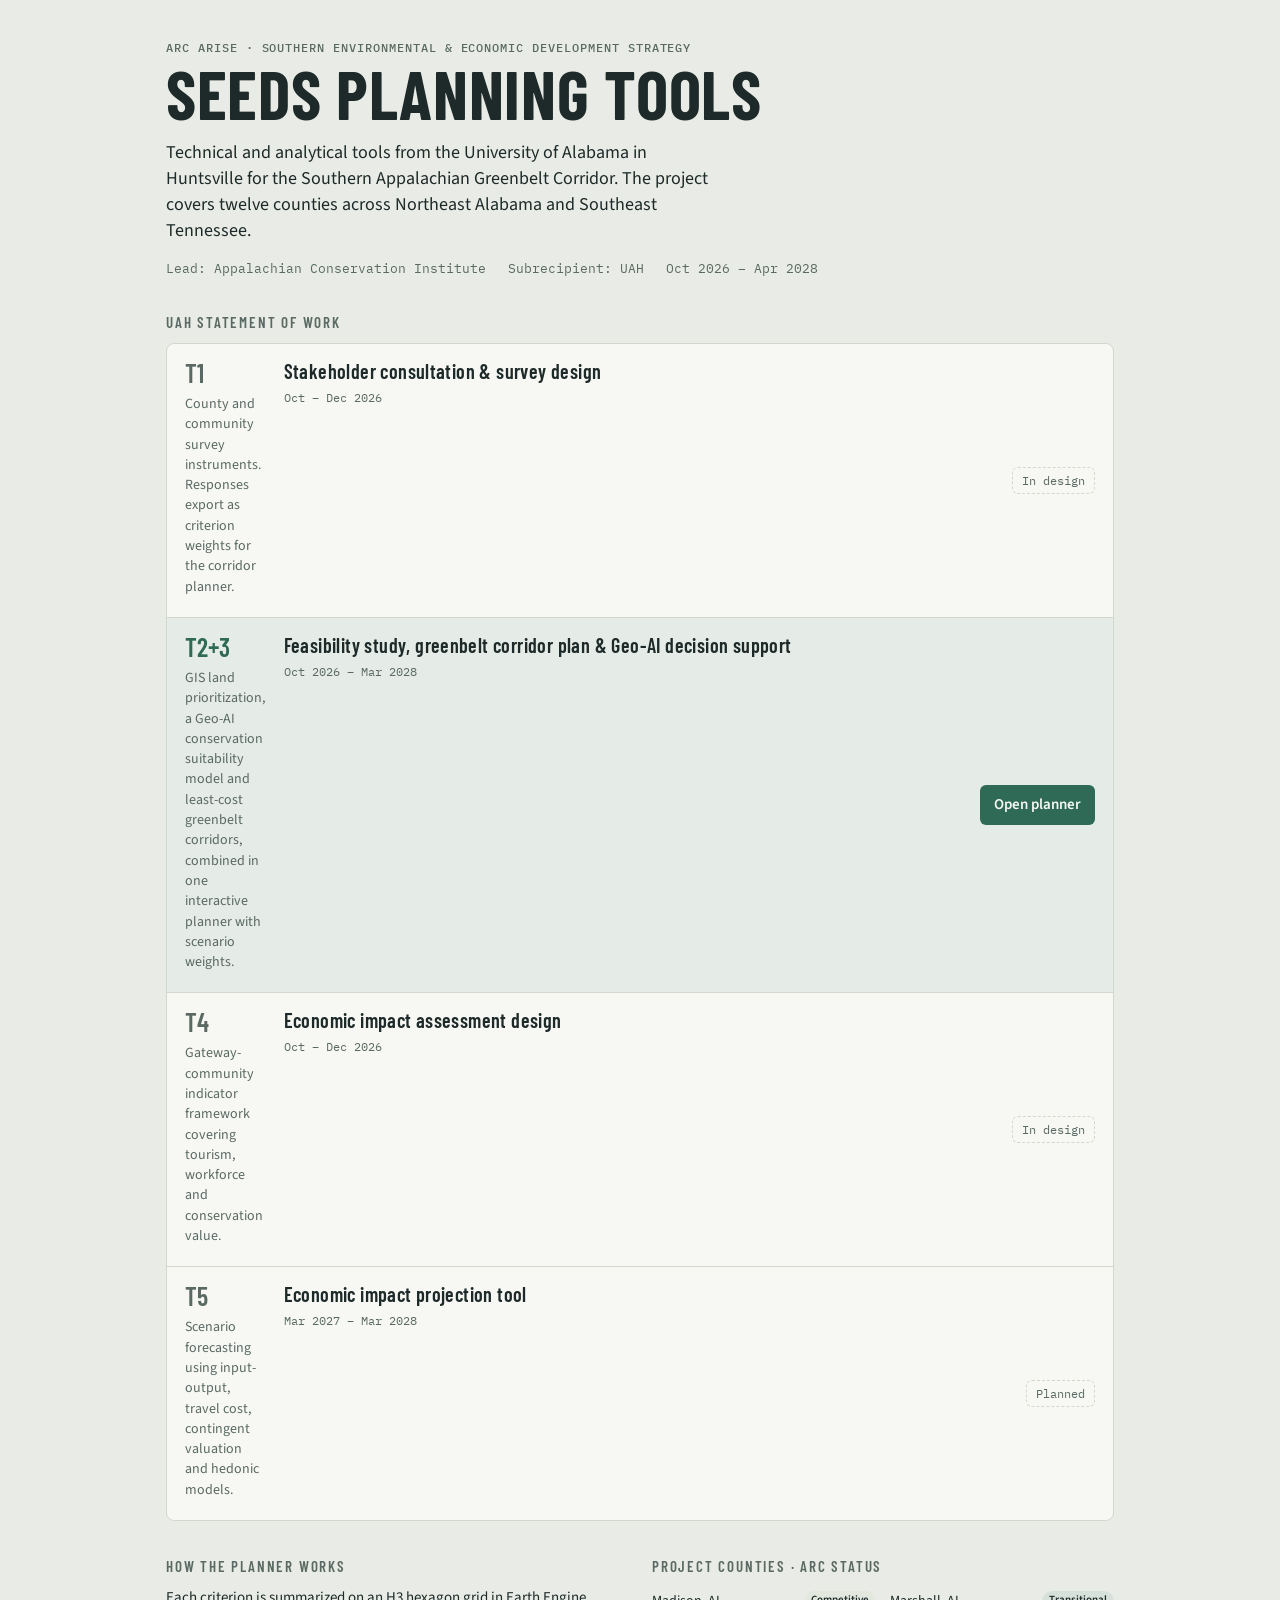
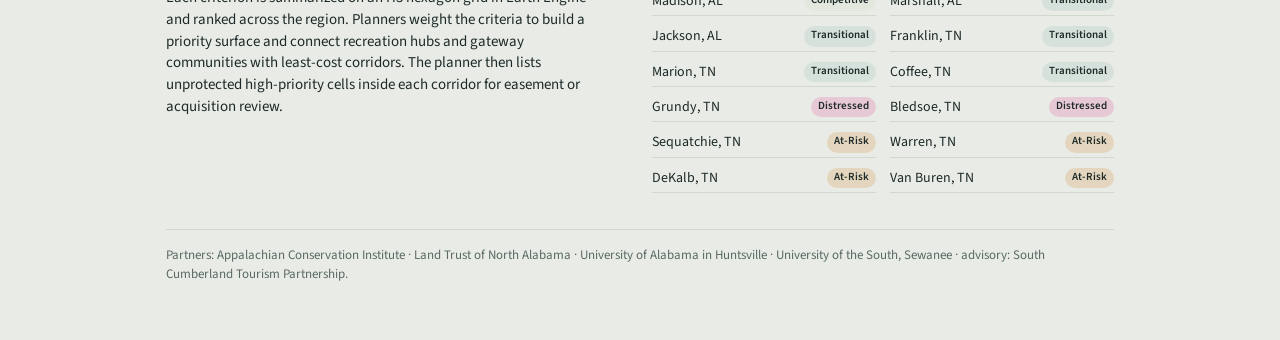
==== Task 2 Multi-County Feasibility Study and Greenbelt Corridor Planning/greenbelt_corridor_planner/docs/index.html @ 0cd9804b "Greenbelt corridor planner: fresh build with GEE data" ====
<!doctype html>
<html lang="en">
<head>
<meta charset="utf-8">
<meta name="viewport" content="width=device-width, initial-scale=1, viewport-fit=cover">
<title>SEEDS Planning Tools</title>
<meta name="description" content="UAH technical tools for the Southern Environmental & Economic Development Strategy (SEEDS), an ARC ARISE planning project across 12 counties in NE Alabama and SE Tennessee.">
<link rel="preconnect" href="https://fonts.googleapis.com">
<link rel="preconnect" href="https://fonts.gstatic.com" crossorigin>
<link rel="stylesheet" href="https://fonts.googleapis.com/css2?family=Barlow+Condensed:wght@500;600;700&family=IBM+Plex+Mono:wght@400;500&family=Source+Sans+3:wght@400;600&display=swap">
<link rel="stylesheet" href="assets/app.css">
<style>
  body { overflow-y: auto; }
  .wrap { max-width: 980px; margin: 0 auto; padding-inline: 16px; padding-block: 40px 56px; display: grid; gap: 36px; }
  .kicker { font: 500 12px var(--f-mono); letter-spacing: .08em; color: var(--muted); text-transform: uppercase; margin: 0; }
  h1 { font: 700 clamp(40px, 7vw, 68px)/.95 var(--f-display); text-transform: uppercase; letter-spacing: .01em; margin: 6px 0 14px; text-wrap: balance; }
  .lede { font-size: 18px; max-width: 62ch; margin: 0; }
  .meta { display: flex; flex-wrap: wrap; gap: 6px 22px; font: 13px var(--f-mono); color: var(--muted); margin-top: 16px; }
  h2 { font: 600 15px var(--f-display); letter-spacing: .12em; text-transform: uppercase; color: var(--muted); margin: 0 0 12px; }
  .tasks { display: grid; gap: 1px; background: var(--rule); border: 1px solid var(--rule); border-radius: 8px; overflow: hidden; }
  .task { background: var(--panel); padding: 16px 18px; display: grid; grid-template-columns: 5.5em 1fr auto; gap: 4px 16px; align-items: start; }
  .task .id { font: 600 26px/1 var(--f-display); color: var(--muted); }
  .task h3 { margin: 0; font: 600 20px/1.15 var(--f-display); letter-spacing: .02em; }
  .task p { margin: 4px 0 0; color: var(--muted); font-size: 14px; max-width: 64ch; }
  .task .when { font: 12px var(--f-mono); color: var(--muted); grid-column: 2; }
  .task .go { grid-row: 1 / span 3; grid-column: 3; align-self: center; }
  .task.live { background: color-mix(in srgb, var(--forest) 9%, var(--panel)); }
  .task.live .id { color: var(--forest); }
  .cta { display: inline-block; text-decoration: none; padding: 9px 14px; border-radius: 6px; font-weight: 600;
    background: var(--forest); color: var(--panel); white-space: nowrap; }
  .soon { font: 12px var(--f-mono); color: var(--muted); border: 1px dashed var(--rule); padding: 5px 9px; border-radius: 6px; white-space: nowrap; }
  .cols { display: grid; grid-template-columns: repeat(auto-fit, minmax(260px, 1fr)); gap: 24px; }
  .cols p { margin: 0; max-width: 62ch; }
  .ctys { display: grid; grid-template-columns: repeat(auto-fill, minmax(150px, 1fr)); gap: 6px 14px; font-size: 14px; margin: 0; padding: 0; list-style: none; }
  .ctys li { display: flex; justify-content: space-between; gap: 6px; border-bottom: 1px solid var(--rule); padding: 4px 0; }
  footer { font-size: 13px; color: var(--muted); border-top: 1px solid var(--rule); padding-top: 16px; }
  @media (max-width: 620px) {
    .task { grid-template-columns: 1fr; }
    .task .when, .task .go { grid-column: 1; grid-row: auto; justify-self: start; }
  }
</style>
</head>
<body>
<div class="wrap">
  <header>
    <p class="kicker">ARC ARISE · Southern Environmental &amp; Economic Development Strategy</p>
    <h1>SEEDS Planning Tools</h1>
    <p class="lede">Technical and analytical tools from the University of Alabama in Huntsville for the Southern Appalachian Greenbelt Corridor. The project covers twelve counties across Northeast Alabama and Southeast Tennessee.</p>
    <div class="meta"><span>Lead: Appalachian Conservation Institute</span><span>Subrecipient: UAH</span><span>Oct 2026 – Apr 2028</span></div>
  </header>

  <section>
    <h2>UAH statement of work</h2>
    <div class="tasks">
      <div class="task">
        <span class="id">T1</span><h3>Stakeholder consultation &amp; survey design</h3>
        <p>County and community survey instruments. Responses export as criterion weights for the corridor planner.</p>
        <span class="when">Oct – Dec 2026</span><span class="go"><span class="soon">In design</span></span>
      </div>
      <div class="task live">
        <span class="id">T2+3</span><h3>Feasibility study, greenbelt corridor plan &amp; Geo-AI decision support</h3>
        <p>GIS land prioritization, a Geo-AI conservation suitability model and least-cost greenbelt corridors, combined in one interactive planner with scenario weights.</p>
        <span class="when">Oct 2026 – Mar 2028</span><span class="go"><a class="cta" href="tool/">Open planner</a></span>
      </div>
      <div class="task">
        <span class="id">T4</span><h3>Economic impact assessment design</h3>
        <p>Gateway-community indicator framework covering tourism, workforce and conservation value.</p>
        <span class="when">Oct – Dec 2026</span><span class="go"><span class="soon">In design</span></span>
      </div>
      <div class="task">
        <span class="id">T5</span><h3>Economic impact projection tool</h3>
        <p>Scenario forecasting using input-output, travel cost, contingent valuation and hedonic models.</p>
        <span class="when">Mar 2027 – Mar 2028</span><span class="go"><span class="soon">Planned</span></span>
      </div>
    </div>
  </section>

  <section class="cols">
    <div>
      <h2>How the planner works</h2>
      <p>Each criterion is summarized on an H3 hexagon grid in Earth Engine and ranked across the region. Planners weight the criteria to build a priority surface and connect recreation hubs and gateway communities with least-cost corridors. The planner then lists unprotected high-priority cells inside each corridor for easement or acquisition review.</p>
    </div>
    <div>
      <h2>Project counties · ARC status</h2>
      <ul class="ctys">
        <li>Madison, AL<span class="pill Competitive">Competitive</span></li>
        <li>Marshall, AL<span class="pill Transitional">Transitional</span></li>
        <li>Jackson, AL<span class="pill Transitional">Transitional</span></li>
        <li>Franklin, TN<span class="pill Transitional">Transitional</span></li>
        <li>Marion, TN<span class="pill Transitional">Transitional</span></li>
        <li>Coffee, TN<span class="pill Transitional">Transitional</span></li>
        <li>Grundy, TN<span class="pill Distressed">Distressed</span></li>
        <li>Bledsoe, TN<span class="pill Distressed">Distressed</span></li>
        <li>Sequatchie, TN<span class="pill At-Risk">At-Risk</span></li>
        <li>Warren, TN<span class="pill At-Risk">At-Risk</span></li>
        <li>DeKalb, TN<span class="pill At-Risk">At-Risk</span></li>
        <li>Van Buren, TN<span class="pill At-Risk">At-Risk</span></li>
      </ul>
    </div>
  </section>

  <footer>Partners: Appalachian Conservation Institute · Land Trust of North Alabama · University of Alabama in Huntsville · University of the South, Sewanee · advisory: South Cumberland Tourism Partnership.</footer>
</div>
</body>
</html>
---- Task 2 Multi-County Feasibility Study and Greenbelt Corridor Planning/greenbelt_corridor_planner/docs/assets/app.css ----
/* Layout: one-screen planner — control panel (tabs) beside a full-bleed map; stacks map-over-panel on phones.
   Look: park-signage condensed caps over a cool lichen-grey ground; magenta = proposed corridor (planning-map convention). */
:root {
  --bg: #e9ece6;
  --panel: #f7f8f4;
  --ink: #1d2a29;
  --muted: #5a6964;
  --rule: #d2d8cd;
  --forest: #2e6a56;
  --ochre: #a86b12;
  --accent: #b0246a;
  --chip: #e3e8df;
  --shadow: 0 1px 2px rgb(20 30 28 / .08), 0 6px 18px rgb(20 30 28 / .08);
  --f-display: "Barlow Condensed", "Arial Narrow", "Roboto Condensed", sans-serif;
  --f-body: "Source Sans 3", "Segoe UI", system-ui, sans-serif;
  --f-mono: "IBM Plex Mono", ui-monospace, "SFMono-Regular", Menlo, monospace;
}
@media (prefers-color-scheme: dark) {
  :root:not([data-theme="light"]) {
    --bg: #111715; --panel: #18201d; --ink: #e3e9e2; --muted: #9aa8a1; --rule: #2b3632;
    --forest: #70b79a; --ochre: #e0a54a; --accent: #ea5aa1; --chip: #222c29;
    --shadow: 0 1px 2px rgb(0 0 0 / .4), 0 6px 18px rgb(0 0 0 / .35); color-scheme: dark;
  }
}
:root[data-theme="dark"] {
  --bg: #111715; --panel: #18201d; --ink: #e3e9e2; --muted: #9aa8a1; --rule: #2b3632;
  --forest: #70b79a; --ochre: #e0a54a; --accent: #ea5aa1; --chip: #222c29;
  --shadow: 0 1px 2px rgb(0 0 0 / .4), 0 6px 18px rgb(0 0 0 / .35); color-scheme: dark;
}

html, body { height: 100%; }
body { background: var(--bg); color: var(--ink); font: 15px/1.45 var(--f-body); margin: 0; }
* { box-sizing: border-box; }
[hidden] { display: none !important; }
button, input, select { font: inherit; color: inherit; }
:focus-visible { outline: 2px solid var(--accent); outline-offset: 2px; }

.app { height: 100%; display: grid; grid-template-rows: auto auto 1fr; }
.bar {
  display: flex; align-items: center; gap: 16px; flex-wrap: wrap;
  padding: 10px 16px; border-bottom: 1px solid var(--rule); background: var(--panel);
}
.brand { display: flex; align-items: baseline; gap: 10px; min-width: 0; }
.brand b { font: 700 22px/1 var(--f-display); letter-spacing: .02em; text-transform: uppercase; }
.brand span { font: 500 12px var(--f-mono); color: var(--muted); letter-spacing: .04em; }
.bar nav { margin-left: auto; display: flex; gap: 14px; font-size: 14px; }
.bar nav a { color: var(--muted); text-decoration: none; }
.bar nav a:hover { color: var(--ink); text-decoration: underline; }
.banner {
  padding: 8px 16px; font-size: 13px; background: color-mix(in srgb, var(--ochre) 16%, var(--panel));
  border-bottom: 1px solid var(--rule);
}
.banner code { font-family: var(--f-mono); font-size: 12px; }

.shell { display: grid; grid-template-columns: minmax(320px, 380px) 1fr; min-height: 0; }
.panel { background: var(--panel); border-right: 1px solid var(--rule); overflow-y: auto; min-width: 0; }
.mapwrap { position: relative; min-height: 0; }
#map { position: absolute; inset: 0; background: var(--bg); }
@media (max-width: 820px) {
  .app { height: auto; }
  .shell { grid-template-columns: 1fr; }
  .mapwrap { height: 62vh; order: -1; }
  .panel { border-right: 0; border-top: 1px solid var(--rule); overflow: visible; }
}

/* tabs */
.tabs { display: flex; position: sticky; top: 0; z-index: 2; background: var(--panel); border-bottom: 1px solid var(--rule); }
.tabs button {
  flex: 1; border: 0; background: none; padding: 11px 4px 9px; cursor: pointer;
  font: 600 14px var(--f-display); letter-spacing: .08em; text-transform: uppercase; color: var(--muted);
  border-bottom: 3px solid transparent;
}
.tabs button[aria-selected="true"] { color: var(--ink); border-bottom-color: var(--forest); }
.tabpane { padding: 14px 16px 24px; display: grid; gap: 18px; }

.sec { display: grid; gap: 8px; }
.sec > h3, .grp > h4 {
  margin: 0; font: 600 13px var(--f-display); letter-spacing: .1em; text-transform: uppercase; color: var(--muted);
}
.grp { display: grid; gap: 6px; }
.grp > h4 { font-size: 12px; color: var(--forest); }
.row { display: flex; gap: 8px; align-items: center; flex-wrap: wrap; }
.row > * { min-width: 0; }
.hint { font-size: 13px; color: var(--muted); margin: 0; }
select, .btn, input[type="number"] {
  border: 1px solid var(--rule); background: var(--panel); border-radius: 6px; padding: 6px 9px; font-size: 14px;
}
select { flex: 1; }
.btn { cursor: pointer; background: var(--chip); }
.btn:hover { border-color: var(--muted); }
.btn.primary { background: var(--forest); color: var(--panel); border-color: var(--forest); }
.seg { display: flex; border: 1px solid var(--rule); border-radius: 6px; overflow: hidden; }
.seg button { flex: 1; border: 0; padding: 7px 8px; background: none; cursor: pointer; font-size: 14px; }
.seg button[aria-pressed="true"] { background: var(--ink); color: var(--panel); }

/* weight sliders */
.wt { display: grid; grid-template-columns: 1fr auto; gap: 2px 8px; align-items: center; }
.wt label { font-size: 14px; display: flex; gap: 6px; align-items: center; min-width: 0; }
.wt label .eye {
  border: 0; background: none; padding: 0 2px; cursor: pointer; color: var(--muted); font-size: 12px;
  font-family: var(--f-mono);
}
.wt label .eye[aria-pressed="true"] { color: var(--accent); }
.wt output { font: 500 13px var(--f-mono); font-variant-numeric: tabular-nums; min-width: 3.5ch; text-align: right; }
.wt output.neg { color: var(--ochre); }
.wt output.pos { color: var(--forest); }
.wt output.zero { color: var(--muted); }
.wt input[type="range"] { grid-column: 1 / -1; width: 100%; accent-color: var(--forest); margin: 0; }
.wt.is-neg input[type="range"] { accent-color: var(--ochre); }

.chk { display: flex; gap: 8px; align-items: center; font-size: 14px; }
.hubs { display: grid; grid-template-columns: 1fr 1fr; gap: 2px 10px; max-height: 220px; overflow-y: auto;
  border: 1px solid var(--rule); border-radius: 6px; padding: 8px; }
.hubs .chk { font-size: 13px; }
.hubs h5 { grid-column: 1 / -1; margin: 4px 0 2px; font: 600 12px var(--f-display); letter-spacing: .1em;
  text-transform: uppercase; color: var(--muted); display: flex; gap: 8px; align-items: center; }
.hubs h5 button { border: 0; background: none; color: var(--forest); cursor: pointer; font-size: 12px; padding: 0; }
.param { display: grid; grid-template-columns: 1fr auto; gap: 0 8px; font-size: 14px; }
.param input { grid-column: 1 / -1; width: 100%; accent-color: var(--accent); margin: 0; }
.param output { font: 500 13px var(--f-mono); }

/* stats + tables */
.stats { display: grid; grid-template-columns: repeat(2, minmax(0, 1fr)); gap: 1px; background: var(--rule);
  border: 1px solid var(--rule); border-radius: 6px; overflow: hidden; }
.stat { background: var(--panel); padding: 8px 10px; }
.stat b { display: block; font: 600 22px/1.1 var(--f-display); font-variant-numeric: tabular-nums; }
.stat span { font-size: 12px; color: var(--muted); }
.tbl { overflow-x: auto; }
table { width: 100%; border-collapse: collapse; font-size: 13px; }
th { text-align: left; font: 600 11px var(--f-display); letter-spacing: .1em; text-transform: uppercase;
  color: var(--muted); padding: 4px 6px; border-bottom: 1px solid var(--rule); }
td { padding: 5px 6px; border-bottom: 1px solid var(--rule); font-variant-numeric: tabular-nums; }
td.n { text-align: right; font-family: var(--f-mono); font-size: 12px; }
th.n { text-align: right; }
.pill { display: inline-block; padding: 1px 7px; border-radius: 99px; font-size: 11px; font-weight: 600;
  background: var(--chip); white-space: nowrap; }
.pill.Distressed { background: color-mix(in srgb, var(--accent) 22%, var(--panel)); }
.pill.At-Risk { background: color-mix(in srgb, var(--ochre) 24%, var(--panel)); }
.pill.Transitional { background: color-mix(in srgb, var(--forest) 16%, var(--panel)); }
.bars { display: grid; gap: 4px; }
.barrow { display: grid; grid-template-columns: 9.5em 1fr 3.2em; gap: 8px; align-items: center; font-size: 13px; }
.barrow i { height: 8px; background: var(--forest); border-radius: 2px; display: block; }
.barrow .n { font: 12px var(--f-mono); text-align: right; }
.method { font-size: 14px; display: grid; gap: 8px; }
.method p { margin: 0; max-width: 62ch; }
.method code { font-family: var(--f-mono); font-size: 12px; }

/* map overlays */
.legend {
  position: absolute; z-index: 500; left: 12px; bottom: 22px; background: var(--panel); color: var(--ink);
  border: 1px solid var(--rule); border-radius: 8px; padding: 8px 10px; box-shadow: var(--shadow);
  font-size: 12px; display: grid; gap: 6px; width: 230px; max-width: calc(100% - 24px);
}
.legend .ttl { font: 600 13px var(--f-display); letter-spacing: .06em; text-transform: uppercase; }
.legend .ramp { height: 10px; border-radius: 2px; }
.legend .ticks { display: flex; justify-content: space-between; font: 11px var(--f-mono); color: var(--muted); }
.legend .keys { display: flex; flex-wrap: wrap; gap: 4px 12px; }
.legend .keys span { display: inline-flex; gap: 5px; align-items: center; }
.sw { width: 14px; height: 0; border-top: 3px solid var(--accent); display: inline-block; }
.dot { width: 10px; height: 10px; border-radius: 50%; display: inline-block; border: 2px solid #1d2a29; }
.dot.park { background: #2e6a56; }
.dot.gate { background: #fff; }
.mapctl {
  position: absolute; z-index: 500; right: 12px; top: 12px; background: var(--panel); border: 1px solid var(--rule);
  border-radius: 8px; padding: 6px; box-shadow: var(--shadow); display: grid; gap: 6px; font-size: 13px;
}
.mapctl select { font-size: 13px; padding: 4px 6px; max-width: 260px; }
.mapctl .hint { font-size: 12px; max-width: 260px; }
.status {
  position: absolute; z-index: 500; left: 50%; transform: translateX(-50%); top: 12px; background: var(--ink);
  color: var(--panel); padding: 5px 12px; border-radius: 99px; font-size: 13px; box-shadow: var(--shadow);
}
.leaflet-container { font-family: var(--f-body); }
.leaflet-tooltip.cell-tip { background: var(--panel); color: var(--ink); border: 1px solid var(--rule);
  box-shadow: var(--shadow); padding: 8px 10px; border-radius: 6px; font-size: 12px; }
.cell-tip b { font: 600 15px var(--f-display); letter-spacing: .03em; }
.cell-tip .k { color: var(--muted); }
.cell-tip table { font-size: 12px; margin-top: 4px; }
.cell-tip td { padding: 1px 4px; border: 0; }
@media (prefers-reduced-motion: reduce) { * { transition: none !important; } }
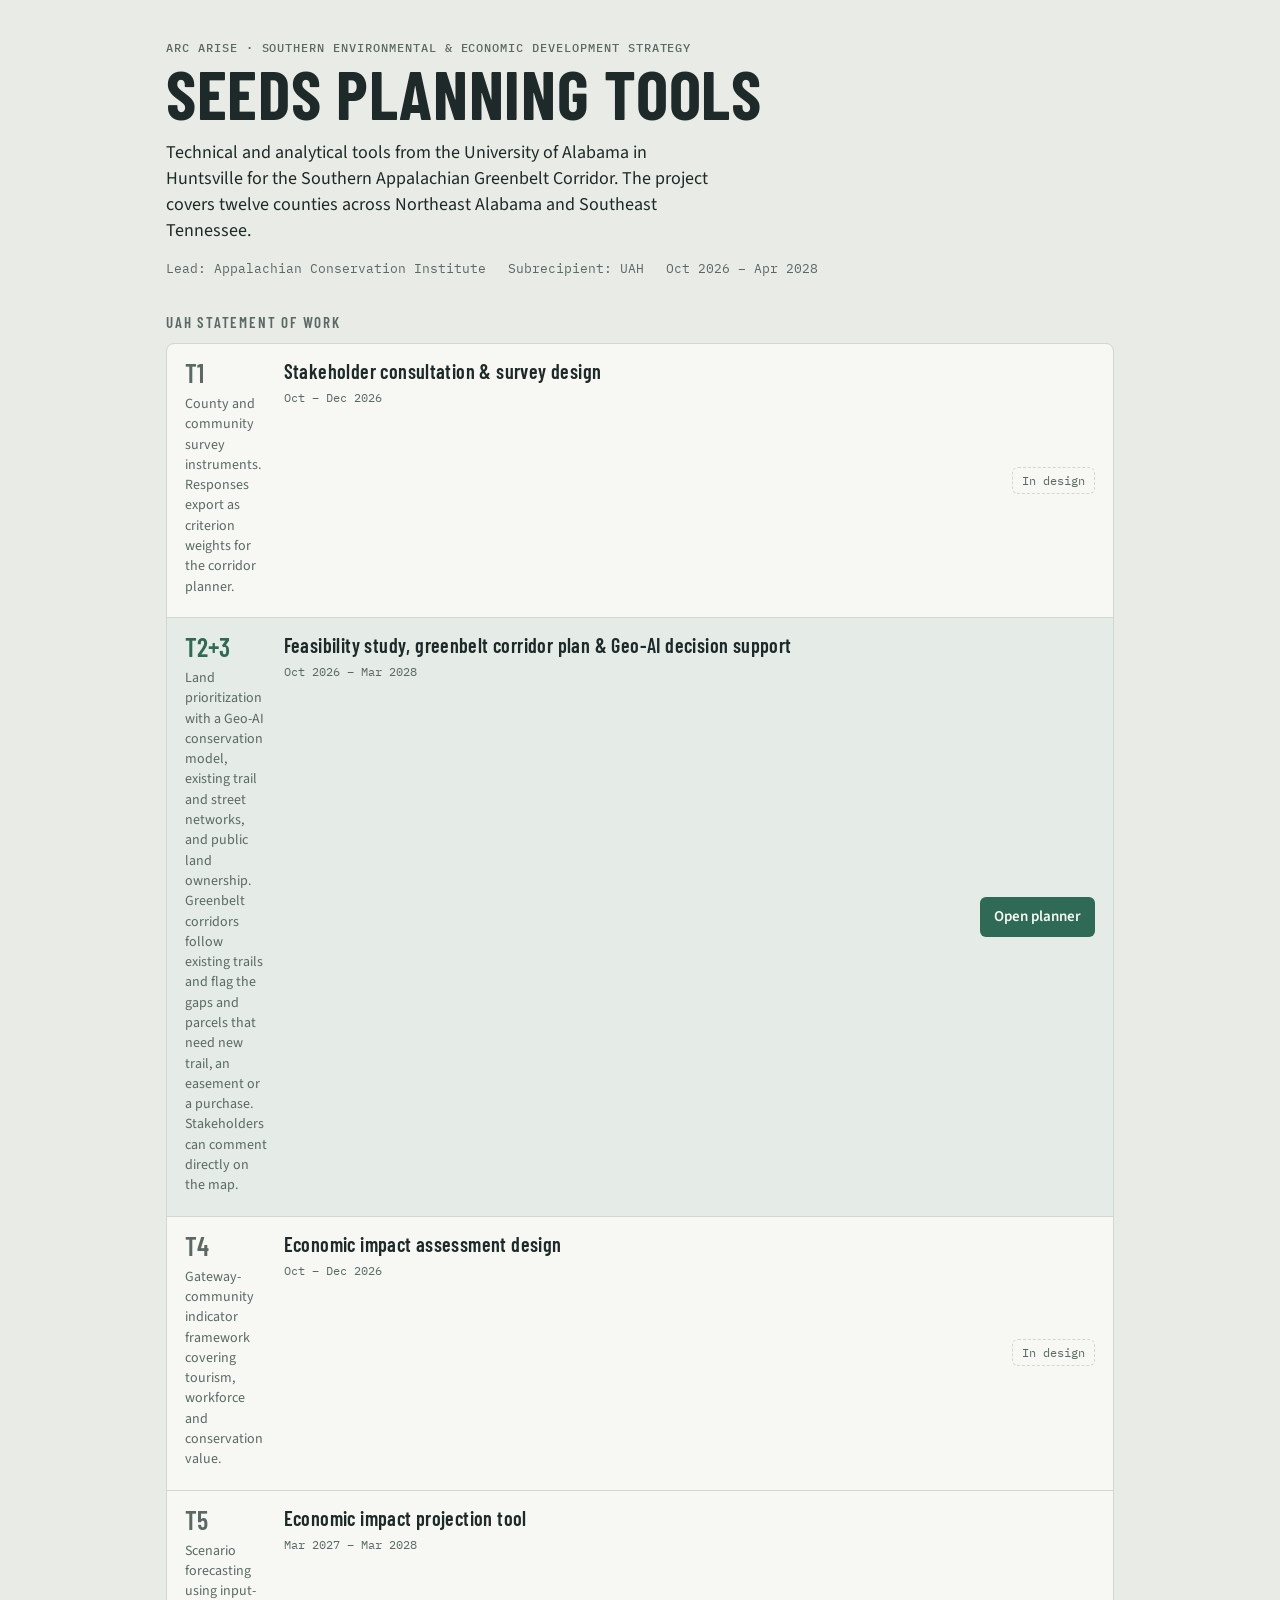
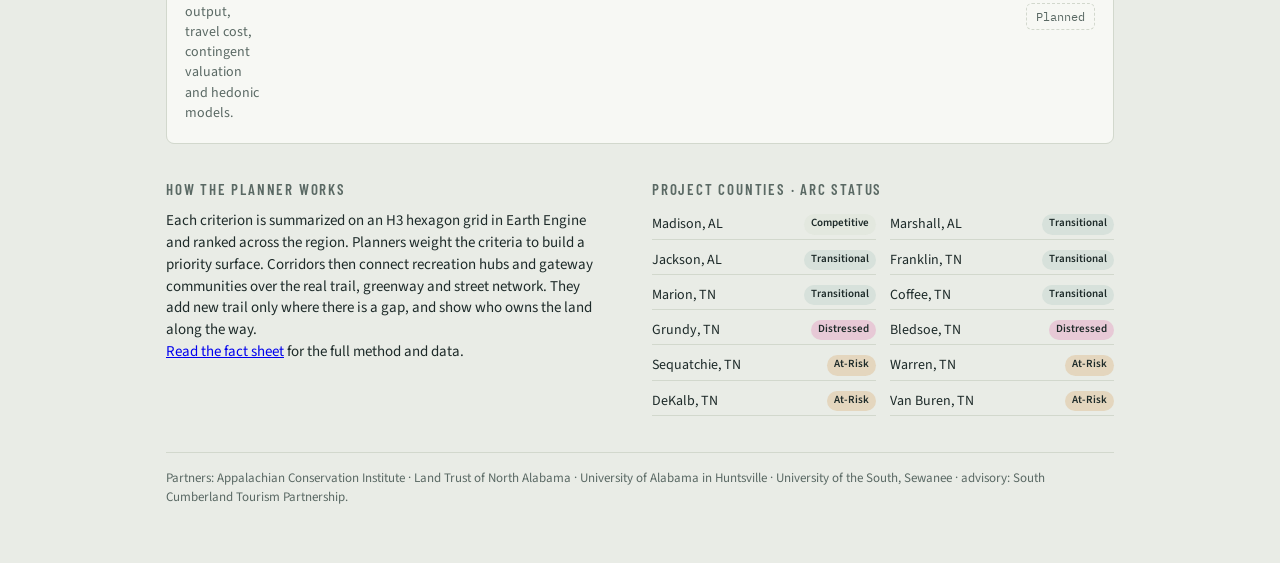
==== commit cd62c1aa: "v2 with trail and road networks, fixed panel sizes" ====
--- a/Task 2 Multi-County Feasibility Study and Greenbelt Corridor Planning/greenbelt_corridor_planner/docs/index.html
+++ b/Task 2 Multi-County Feasibility Study and Greenbelt Corridor Planning/greenbelt_corridor_planner/docs/index.html
@@ -26,6 +26,7 @@
   .task .go { grid-row: 1 / span 3; grid-column: 3; align-self: center; }
   .task.live { background: color-mix(in srgb, var(--forest) 9%, var(--panel)); }
   .task.live .id { color: var(--forest); }
+  .task .shot { grid-column: 1 / -1; width: 100%; border: 1px solid var(--rule); border-radius: 6px; margin-top: 10px; }
   .cta { display: inline-block; text-decoration: none; padding: 9px 14px; border-radius: 6px; font-weight: 600;
     background: var(--forest); color: var(--panel); white-space: nowrap; }
   .soon { font: 12px var(--f-mono); color: var(--muted); border: 1px dashed var(--rule); padding: 5px 9px; border-radius: 6px; white-space: nowrap; }
@@ -59,8 +60,9 @@
       </div>
       <div class="task live">
         <span class="id">T2+3</span><h3>Feasibility study, greenbelt corridor plan &amp; Geo-AI decision support</h3>
-        <p>GIS land prioritization, a Geo-AI conservation suitability model and least-cost greenbelt corridors, combined in one interactive planner with scenario weights.</p>
+        <p>Land prioritization with a Geo-AI conservation model, existing trail and street networks, and public land ownership. Greenbelt corridors follow existing trails and flag the gaps and parcels that need new trail, an easement or a purchase. Stakeholders can comment directly on the map.</p>
         <span class="when">Oct 2026 – Mar 2028</span><span class="go"><a class="cta" href="tool/">Open planner</a></span>
+        <img class="shot" src="assets/greenbelt_corridor_planner.png" alt="Greenbelt Corridor Planner showing priority hexagons and trail-following corridors" onerror="this.remove()">
       </div>
       <div class="task">
         <span class="id">T4</span><h3>Economic impact assessment design</h3>
@@ -78,7 +80,8 @@
   <section class="cols">
     <div>
       <h2>How the planner works</h2>
-      <p>Each criterion is summarized on an H3 hexagon grid in Earth Engine and ranked across the region. Planners weight the criteria to build a priority surface and connect recreation hubs and gateway communities with least-cost corridors. The planner then lists unprotected high-priority cells inside each corridor for easement or acquisition review.</p>
+      <p>Each criterion is summarized on an H3 hexagon grid in Earth Engine and ranked across the region. Planners weight the criteria to build a priority surface. Corridors then connect recreation hubs and gateway communities over the real trail, greenway and street network. They add new trail only where there is a gap, and show who owns the land along the way.</p>
+      <p><a href="https://github.com/MayerT1/ARC_ARISE_SEEDS/blob/main/Task%202%20Multi-County%20Feasibility%20Study%20and%20Greenbelt%20Corridor%20Planning/greenbelt_corridor_planner/FACT_SHEET.md">Read the fact sheet</a> for the full method and data.</p>
     </div>
     <div>
       <h2>Project counties · ARC status</h2>
--- a/Task 2 Multi-County Feasibility Study and Greenbelt Corridor Planning/greenbelt_corridor_planner/docs/assets/app.css
+++ b/Task 2 Multi-County Feasibility Study and Greenbelt Corridor Planning/greenbelt_corridor_planner/docs/assets/app.css
@@ -10,6 +10,11 @@
   --ochre: #a86b12;
   --accent: #b0246a;
   --chip: #e3e8df;
+  --greenway: #13798a;
+  --trail: #7b4a1c;
+  --street: #6f7a76;
+  --land: #3d6fb0;
+  --casing: #ffffff;
   --shadow: 0 1px 2px rgb(20 30 28 / .08), 0 6px 18px rgb(20 30 28 / .08);
   --f-display: "Barlow Condensed", "Arial Narrow", "Roboto Condensed", sans-serif;
   --f-body: "Source Sans 3", "Segoe UI", system-ui, sans-serif;
@@ -18,13 +23,13 @@
 @media (prefers-color-scheme: dark) {
   :root:not([data-theme="light"]) {
     --bg: #111715; --panel: #18201d; --ink: #e3e9e2; --muted: #9aa8a1; --rule: #2b3632;
-    --forest: #70b79a; --ochre: #e0a54a; --accent: #ea5aa1; --chip: #222c29;
+    --forest: #70b79a; --ochre: #e0a54a; --accent: #ea5aa1; --chip: #222c29; --greenway: #4fc3d4; --trail: #d39a5c; --street: #9aa8a1; --land: #7ea9e6; --casing: #0d1211;
     --shadow: 0 1px 2px rgb(0 0 0 / .4), 0 6px 18px rgb(0 0 0 / .35); color-scheme: dark;
   }
 }
 :root[data-theme="dark"] {
   --bg: #111715; --panel: #18201d; --ink: #e3e9e2; --muted: #9aa8a1; --rule: #2b3632;
-  --forest: #70b79a; --ochre: #e0a54a; --accent: #ea5aa1; --chip: #222c29;
+  --forest: #70b79a; --ochre: #e0a54a; --accent: #ea5aa1; --chip: #222c29; --greenway: #4fc3d4; --trail: #d39a5c; --street: #9aa8a1; --land: #7ea9e6; --casing: #0d1211;
   --shadow: 0 1px 2px rgb(0 0 0 / .4), 0 6px 18px rgb(0 0 0 / .35); color-scheme: dark;
 }
 
@@ -35,7 +40,7 @@
 button, input, select { font: inherit; color: inherit; }
 :focus-visible { outline: 2px solid var(--accent); outline-offset: 2px; }
 
-.app { height: 100%; display: grid; grid-template-rows: auto auto 1fr; }
+.app { height: 100vh; height: 100dvh; display: grid; grid-template-rows: auto auto minmax(0, 1fr); overflow: hidden; }
 .bar {
   display: flex; align-items: center; gap: 16px; flex-wrap: wrap;
   padding: 10px 16px; border-bottom: 1px solid var(--rule); background: var(--panel);
@@ -43,7 +48,7 @@
 .brand { display: flex; align-items: baseline; gap: 10px; min-width: 0; }
 .brand b { font: 700 22px/1 var(--f-display); letter-spacing: .02em; text-transform: uppercase; }
 .brand span { font: 500 12px var(--f-mono); color: var(--muted); letter-spacing: .04em; }
-.bar nav { margin-left: auto; display: flex; gap: 14px; font-size: 14px; }
+.bar nav { margin-left: auto; display: flex; gap: 14px; font-size: 14px; align-items: center; flex-wrap: wrap; }
 .bar nav a { color: var(--muted); text-decoration: none; }
 .bar nav a:hover { color: var(--ink); text-decoration: underline; }
 .banner {
@@ -52,15 +57,18 @@
 }
 .banner code { font-family: var(--f-mono); font-size: 12px; }
 
-.shell { display: grid; grid-template-columns: minmax(320px, 380px) 1fr; min-height: 0; }
-.panel { background: var(--panel); border-right: 1px solid var(--rule); overflow-y: auto; min-width: 0; }
-.mapwrap { position: relative; min-height: 0; }
+.shell { display: grid; grid-template-columns: clamp(300px, 30vw, 400px) minmax(0, 1fr); grid-template-rows: minmax(0, 1fr); min-height: 0; overflow: hidden; }
+.panel { background: var(--panel); border-right: 1px solid var(--rule); overflow-y: auto; overflow-x: hidden; min-width: 0; min-height: 0; overflow-wrap: anywhere; scrollbar-gutter: stable; }
+.mapwrap { position: relative; min-height: 0; min-width: 0; }
 #map { position: absolute; inset: 0; background: var(--bg); }
-@media (max-width: 820px) {
-  .app { height: auto; }
-  .shell { grid-template-columns: 1fr; }
-  .mapwrap { height: 62vh; order: -1; }
-  .panel { border-right: 0; border-top: 1px solid var(--rule); overflow: visible; }
+/* narrow screens: map pinned on top at a fixed height, panel scrolls underneath */
+@media (max-width: 700px) {
+  .shell { grid-template-columns: minmax(0, 1fr); grid-template-rows: 48vh minmax(0, 1fr); }
+  .mapwrap { order: -1; }
+  .panel { border-right: 0; border-top: 1px solid var(--rule); }
+  .bar nav a#nav-factsheet, .bar .brand span { display: none; }
+  .legend { width: 190px; bottom: 26px; padding: 6px 8px; }
+  .legend .keys { display: none; }
 }
 
 /* tabs */
@@ -147,9 +155,9 @@
 
 /* map overlays */
 .legend {
-  position: absolute; z-index: 500; left: 12px; bottom: 22px; background: var(--panel); color: var(--ink);
+  position: absolute; z-index: 500; left: 12px; bottom: 22px; width: 270px; background: var(--panel); color: var(--ink);
   border: 1px solid var(--rule); border-radius: 8px; padding: 8px 10px; box-shadow: var(--shadow);
-  font-size: 12px; display: grid; gap: 6px; width: 230px; max-width: calc(100% - 24px);
+  font-size: 12px; display: grid; gap: 6px; max-width: calc(100% - 24px);
 }
 .legend .ttl { font: 600 13px var(--f-display); letter-spacing: .06em; text-transform: uppercase; }
 .legend .ramp { height: 10px; border-radius: 2px; }
@@ -157,6 +165,32 @@
 .legend .keys { display: flex; flex-wrap: wrap; gap: 4px 12px; }
 .legend .keys span { display: inline-flex; gap: 5px; align-items: center; }
 .sw { width: 14px; height: 0; border-top: 3px solid var(--accent); display: inline-block; }
+.ln { width: 18px; height: 0; display: inline-block; border-top: 4px solid var(--accent); }
+.ln-walk { border-top-style: dotted; }
+.ln-new { border-top-style: dashed; }
+.ln-gw { border-top: 3px solid var(--greenway); }
+.ln-tr { border-top: 2px dashed var(--trail); }
+.sq { width: 12px; height: 10px; display: inline-block; background: color-mix(in srgb, var(--land) 25%, transparent); border: 1px solid var(--land); }
+.mix { display: flex; height: 10px; border-radius: 3px; overflow: hidden; background: var(--chip); }
+.mix i { display: block; min-width: 2px; }
+.mix .m-trail { background: var(--accent); }
+.mix .m-walk { background: color-mix(in srgb, var(--accent) 45%, var(--panel)); }
+.mix .m-new { background: repeating-linear-gradient(90deg, var(--accent) 0 6px, var(--panel) 6px 10px); }
+.k { color: var(--muted); font-weight: 400; font-size: 12px; text-transform: none; letter-spacing: 0; }
+.layers { display: grid; gap: 3px; padding: 4px 2px; border-top: 1px solid var(--rule); border-bottom: 1px solid var(--rule); }
+.layers .chk { font-size: 13px; }
+.mapctl-toggle { justify-self: end; font-size: 12px; padding: 3px 9px; }
+.mapctl-body { display: grid; gap: 6px; max-height: calc(100vh - 220px); overflow-y: auto; }
+body.picking #map { cursor: crosshair; }
+.fb { position: absolute; z-index: 700; right: 12px; bottom: 22px; width: 340px; max-width: calc(100% - 24px);
+  background: var(--panel); border: 1px solid var(--rule); border-radius: 8px; box-shadow: var(--shadow); padding: 12px 14px; }
+.fb form { display: grid; gap: 6px; }
+.fb h3 { margin: 0; font: 600 16px var(--f-display); letter-spacing: .06em; text-transform: uppercase; }
+.fb label { font-size: 12px; color: var(--muted); }
+.fb textarea, .fb input[type="text"] { width: 100%; border: 1px solid var(--rule); border-radius: 6px; padding: 6px 8px; background: var(--bg); font-size: 14px; }
+.fb .row2 { display: grid; grid-template-columns: 1fr 1fr; gap: 8px; }
+.fb .row2 > div { display: grid; gap: 2px; min-width: 0; }
+.bar nav .btn.primary { padding: 5px 12px; font-size: 14px; }
 .dot { width: 10px; height: 10px; border-radius: 50%; display: inline-block; border: 2px solid #1d2a29; }
 .dot.park { background: #2e6a56; }
 .dot.gate { background: #fff; }
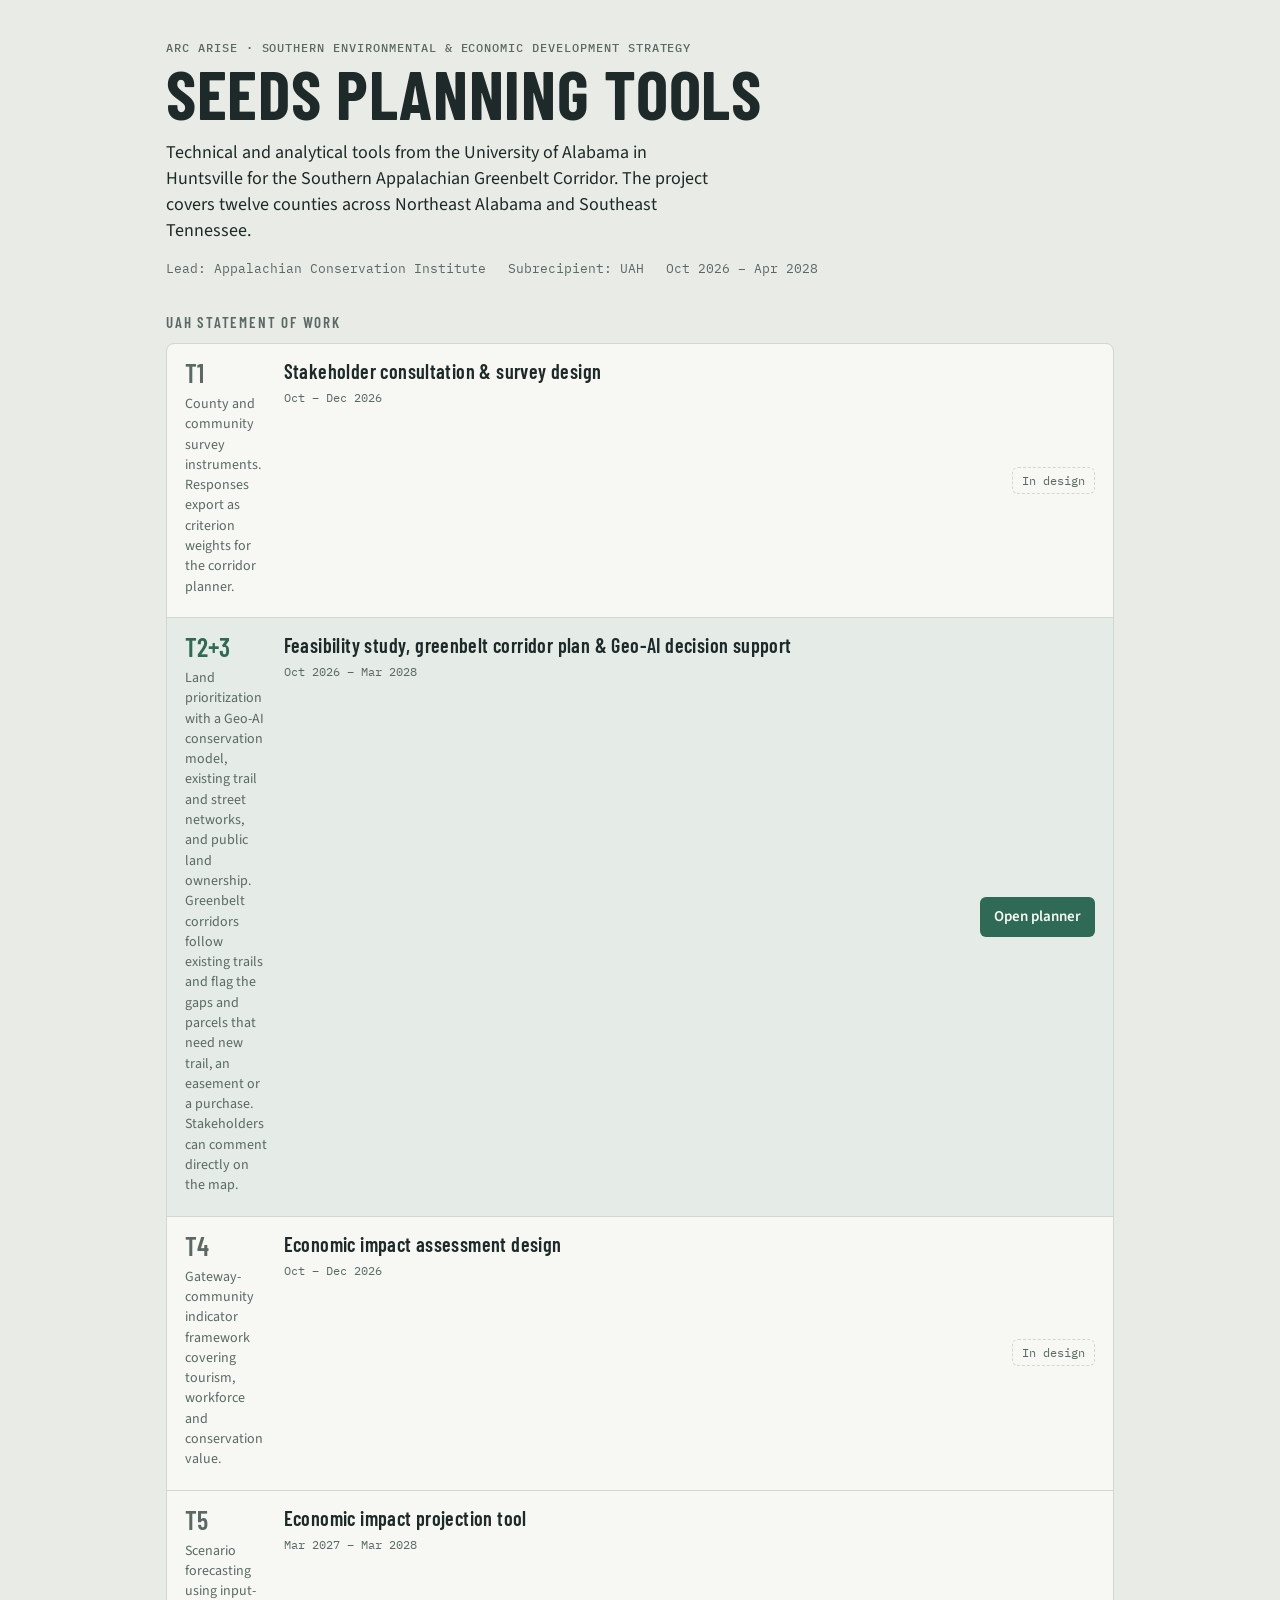
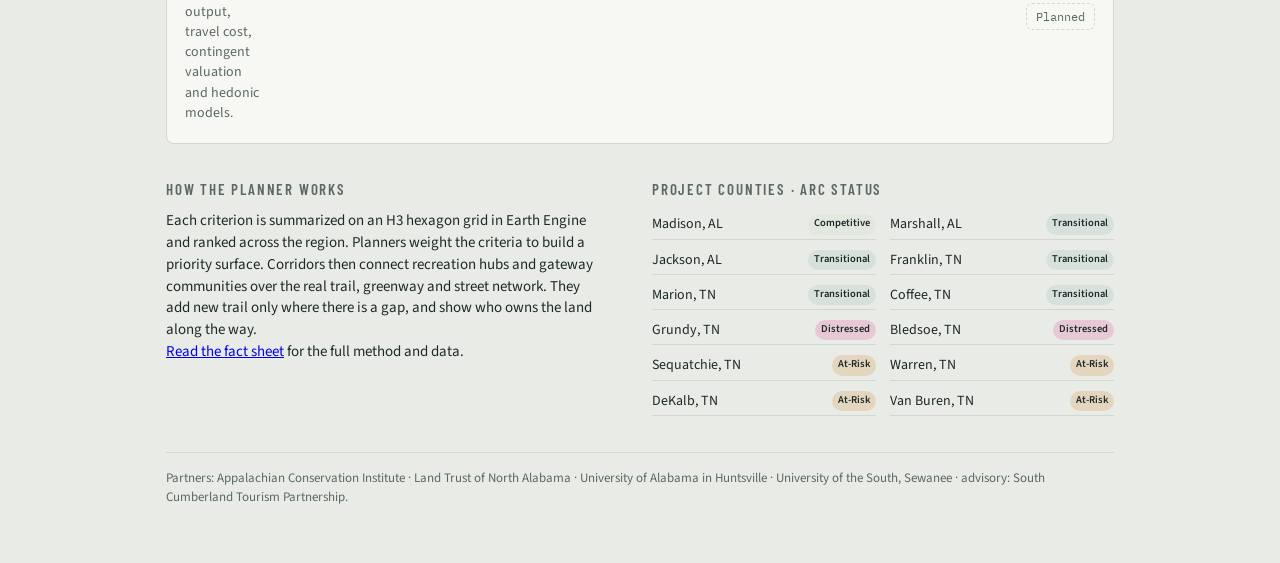
==== commit 4b84e566: "Greenbelt Corridor Planner v0.2.4 + Pages deploy" ====
--- a/Task 2 Multi-County Feasibility Study and Greenbelt Corridor Planning/greenbelt_corridor_planner/docs/index.html
+++ b/Task 2 Multi-County Feasibility Study and Greenbelt Corridor Planning/greenbelt_corridor_planner/docs/index.html
@@ -8,7 +8,7 @@
 <link rel="preconnect" href="https://fonts.googleapis.com">
 <link rel="preconnect" href="https://fonts.gstatic.com" crossorigin>
 <link rel="stylesheet" href="https://fonts.googleapis.com/css2?family=Barlow+Condensed:wght@500;600;700&family=IBM+Plex+Mono:wght@400;500&family=Source+Sans+3:wght@400;600&display=swap">
-<link rel="stylesheet" href="assets/app.css">
+<link rel="stylesheet" href="assets/app.css?v=0.2.4">
 <style>
   body { overflow-y: auto; }
   .wrap { max-width: 980px; margin: 0 auto; padding-inline: 16px; padding-block: 40px 56px; display: grid; gap: 36px; }
--- a/Task 2 Multi-County Feasibility Study and Greenbelt Corridor Planning/greenbelt_corridor_planner/docs/assets/app.css
+++ b/Task 2 Multi-County Feasibility Study and Greenbelt Corridor Planning/greenbelt_corridor_planner/docs/assets/app.css
@@ -34,13 +34,16 @@
 }
 
 html, body { height: 100%; }
+body { overflow: hidden; }
 body { background: var(--bg); color: var(--ink); font: 15px/1.45 var(--f-body); margin: 0; }
 * { box-sizing: border-box; }
 [hidden] { display: none !important; }
 button, input, select { font: inherit; color: inherit; }
 :focus-visible { outline: 2px solid var(--accent); outline-offset: 2px; }
 
-.app { height: 100vh; height: 100dvh; display: grid; grid-template-rows: auto auto minmax(0, 1fr); overflow: hidden; }
+.app { height: 100vh; height: 100dvh; display: flex; flex-direction: column; overflow: hidden; }
+.app > .bar, .app > .banner { flex: 0 0 auto; }
+.app > .shell { flex: 1 1 0; }
 .bar {
   display: flex; align-items: center; gap: 16px; flex-wrap: wrap;
   padding: 10px 16px; border-bottom: 1px solid var(--rule); background: var(--panel);
@@ -57,8 +60,8 @@
 }
 .banner code { font-family: var(--f-mono); font-size: 12px; }
 
-.shell { display: grid; grid-template-columns: clamp(300px, 30vw, 400px) minmax(0, 1fr); grid-template-rows: minmax(0, 1fr); min-height: 0; overflow: hidden; }
-.panel { background: var(--panel); border-right: 1px solid var(--rule); overflow-y: auto; overflow-x: hidden; min-width: 0; min-height: 0; overflow-wrap: anywhere; scrollbar-gutter: stable; }
+.shell { display: grid; grid-template-columns: clamp(360px, 27vw, 460px) minmax(0, 1fr); grid-template-rows: minmax(0, 1fr); min-height: 0; overflow: hidden; }
+.panel { background: var(--panel); border-right: 1px solid var(--rule); overflow-y: auto; overflow-x: hidden; min-width: 0; min-height: 0; scrollbar-gutter: stable; }
 .mapwrap { position: relative; min-height: 0; min-width: 0; }
 #map { position: absolute; inset: 0; background: var(--bg); }
 /* narrow screens: map pinned on top at a fixed height, panel scrolls underneath */
@@ -74,8 +77,8 @@
 /* tabs */
 .tabs { display: flex; position: sticky; top: 0; z-index: 2; background: var(--panel); border-bottom: 1px solid var(--rule); }
 .tabs button {
-  flex: 1; border: 0; background: none; padding: 11px 4px 9px; cursor: pointer;
-  font: 600 14px var(--f-display); letter-spacing: .08em; text-transform: uppercase; color: var(--muted);
+  flex: 1 1 auto; min-width: 0; white-space: nowrap; border: 0; background: none; padding: 11px 5px 9px; cursor: pointer;
+  font: 600 clamp(11.5px, .95vw, 14px) var(--f-display); letter-spacing: .04em; text-transform: uppercase; color: var(--muted);
   border-bottom: 3px solid transparent;
 }
 .tabs button[aria-selected="true"] { color: var(--ink); border-bottom-color: var(--forest); }
@@ -134,13 +137,14 @@
 .stat b { display: block; font: 600 22px/1.1 var(--f-display); font-variant-numeric: tabular-nums; }
 .stat span { font-size: 12px; color: var(--muted); }
 .tbl { overflow-x: auto; }
-table { width: 100%; border-collapse: collapse; font-size: 13px; }
-th { text-align: left; font: 600 11px var(--f-display); letter-spacing: .1em; text-transform: uppercase;
-  color: var(--muted); padding: 4px 6px; border-bottom: 1px solid var(--rule); }
-td { padding: 5px 6px; border-bottom: 1px solid var(--rule); font-variant-numeric: tabular-nums; }
-td.n { text-align: right; font-family: var(--f-mono); font-size: 12px; }
+table { width: 100%; border-collapse: collapse; font-size: 12.5px; }
+td .k, td .pill { white-space: nowrap; }
+th { white-space: nowrap; text-align: left; font: 600 11px var(--f-display); letter-spacing: .05em; text-transform: uppercase;
+  color: var(--muted); padding: 4px 3px; border-bottom: 1px solid var(--rule); }
+td { overflow-wrap: break-word; padding: 5px 3px; border-bottom: 1px solid var(--rule); font-variant-numeric: tabular-nums; }
+td.n { white-space: nowrap; text-align: right; font-family: var(--f-mono); font-size: 12px; }
 th.n { text-align: right; }
-.pill { display: inline-block; padding: 1px 7px; border-radius: 99px; font-size: 11px; font-weight: 600;
+.pill { display: inline-block; padding: 1px 6px; border-radius: 99px; font-size: 10.5px; font-weight: 600;
   background: var(--chip); white-space: nowrap; }
 .pill.Distressed { background: color-mix(in srgb, var(--accent) 22%, var(--panel)); }
 .pill.At-Risk { background: color-mix(in srgb, var(--ochre) 24%, var(--panel)); }
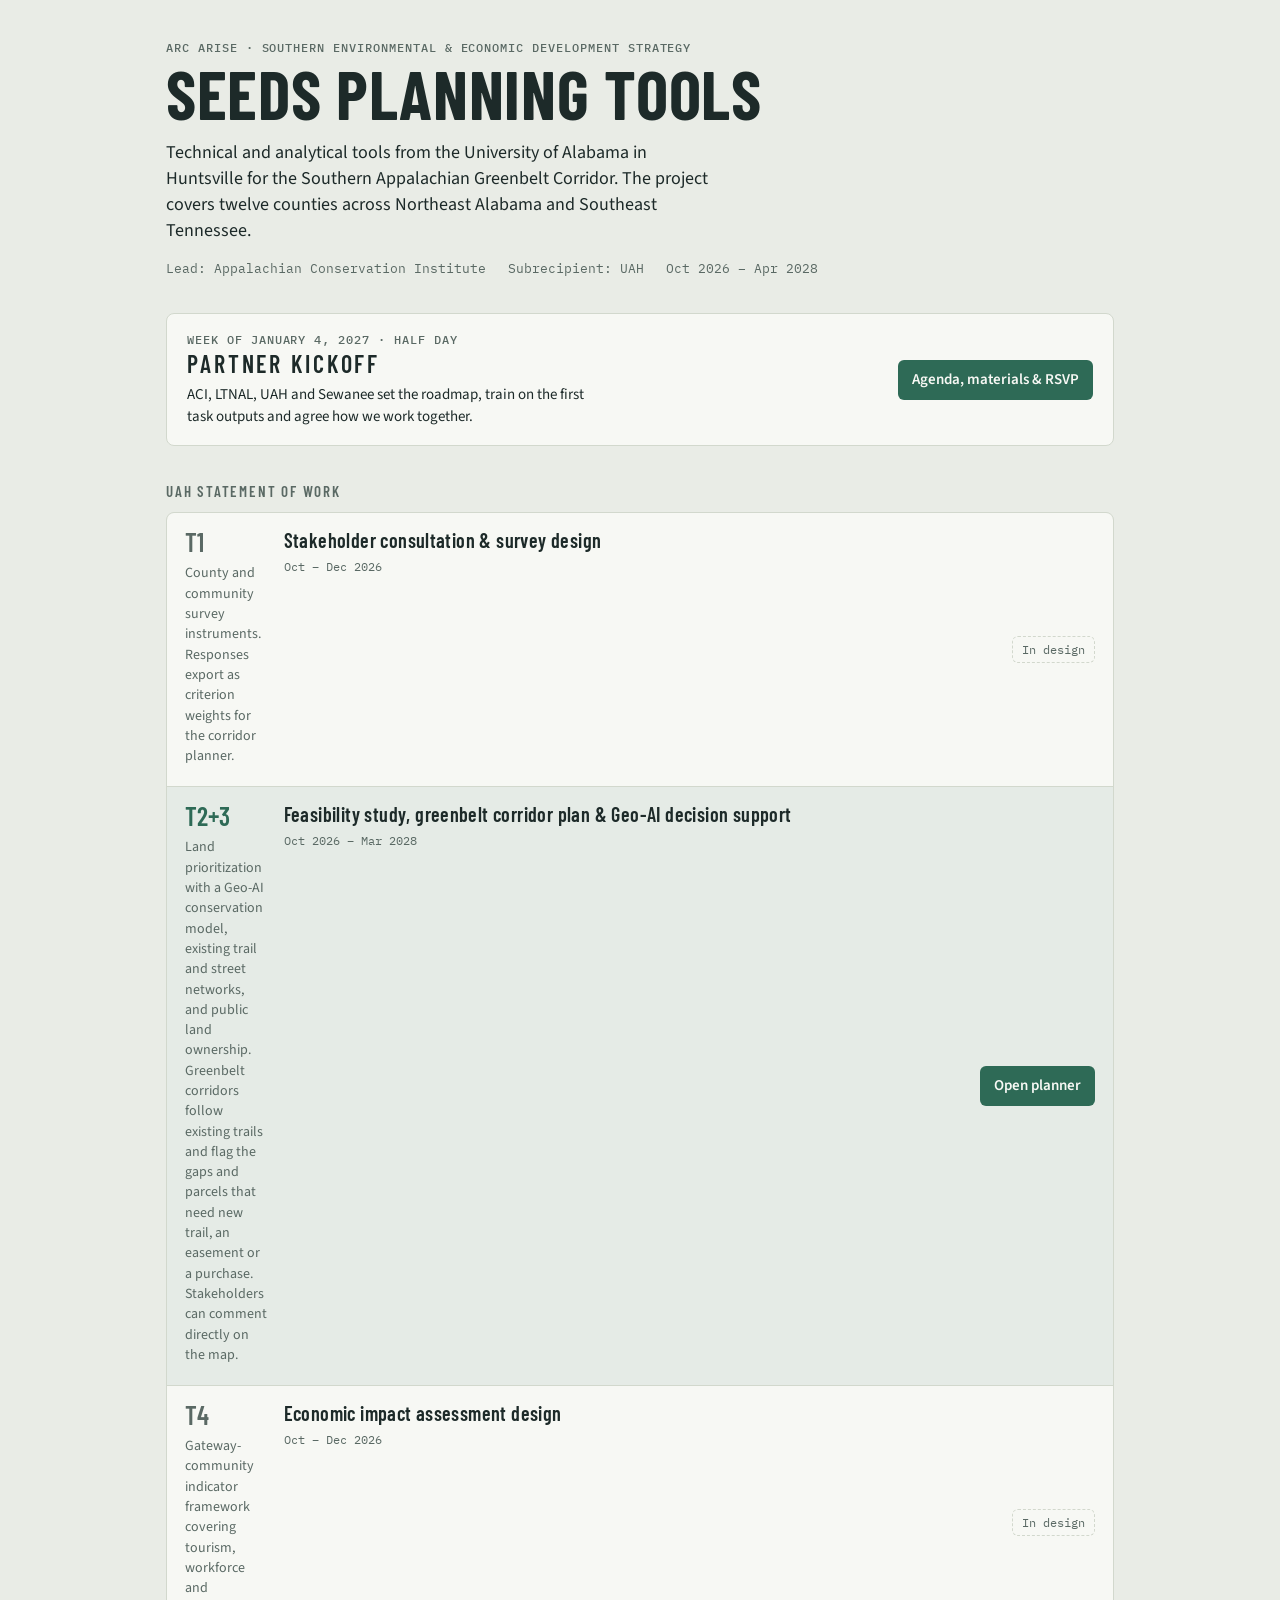
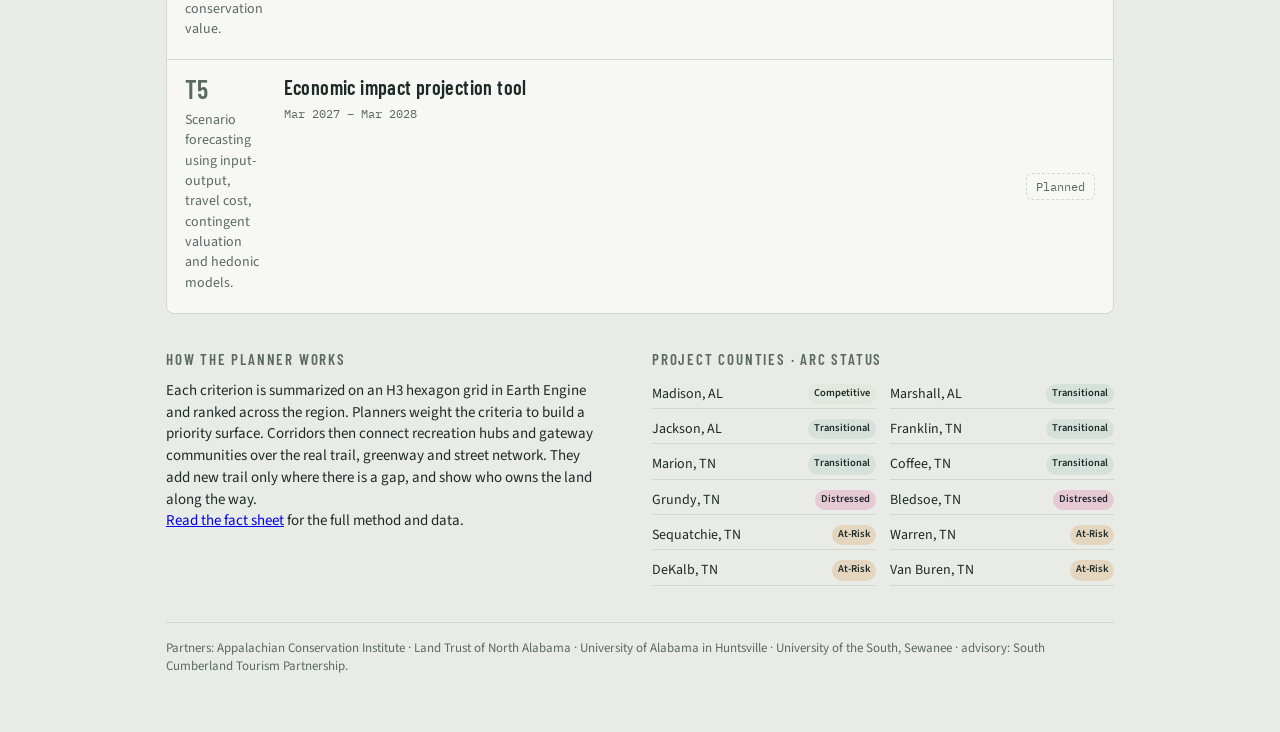
==== commit ad9d8289: "Kickoff site in Site/kickoff_site" ====
--- a/Task 2 Multi-County Feasibility Study and Greenbelt Corridor Planning/greenbelt_corridor_planner/docs/index.html
+++ b/Task 2 Multi-County Feasibility Study and Greenbelt Corridor Planning/greenbelt_corridor_planner/docs/index.html
@@ -34,6 +34,10 @@
   .cols p { margin: 0; max-width: 62ch; }
   .ctys { display: grid; grid-template-columns: repeat(auto-fill, minmax(150px, 1fr)); gap: 6px 14px; font-size: 14px; margin: 0; padding: 0; list-style: none; }
   .ctys li { display: flex; justify-content: space-between; gap: 6px; border-bottom: 1px solid var(--rule); padding: 4px 0; }
+  .kick { display: flex; flex-wrap: wrap; gap: 14px 24px; align-items: center; justify-content: space-between;
+    background: var(--panel); border: 1px solid var(--rule); border-radius: 8px; padding: 18px 20px; }
+  .kick h2 { margin: 2px 0 6px; color: var(--ink); font-size: 24px; }
+  .kick p { margin: 0; max-width: 60ch; }
   footer { font-size: 13px; color: var(--muted); border-top: 1px solid var(--rule); padding-top: 16px; }
   @media (max-width: 620px) {
     .task { grid-template-columns: 1fr; }
@@ -49,6 +53,12 @@
     <p class="lede">Technical and analytical tools from the University of Alabama in Huntsville for the Southern Appalachian Greenbelt Corridor. The project covers twelve counties across Northeast Alabama and Southeast Tennessee.</p>
     <div class="meta"><span>Lead: Appalachian Conservation Institute</span><span>Subrecipient: UAH</span><span>Oct 2026 – Apr 2028</span></div>
   </header>
+
+  <section class="kick">
+    <div><p class="kicker">Week of January 4, 2027 · half day</p><h2>Partner kickoff</h2>
+    <p>ACI, LTNAL, UAH and Sewanee set the roadmap, train on the first task outputs and agree how we work together.</p></div>
+    <a class="cta" href="kickoff/">Agenda, materials &amp; RSVP</a>
+  </section>
 
   <section>
     <h2>UAH statement of work</h2>
